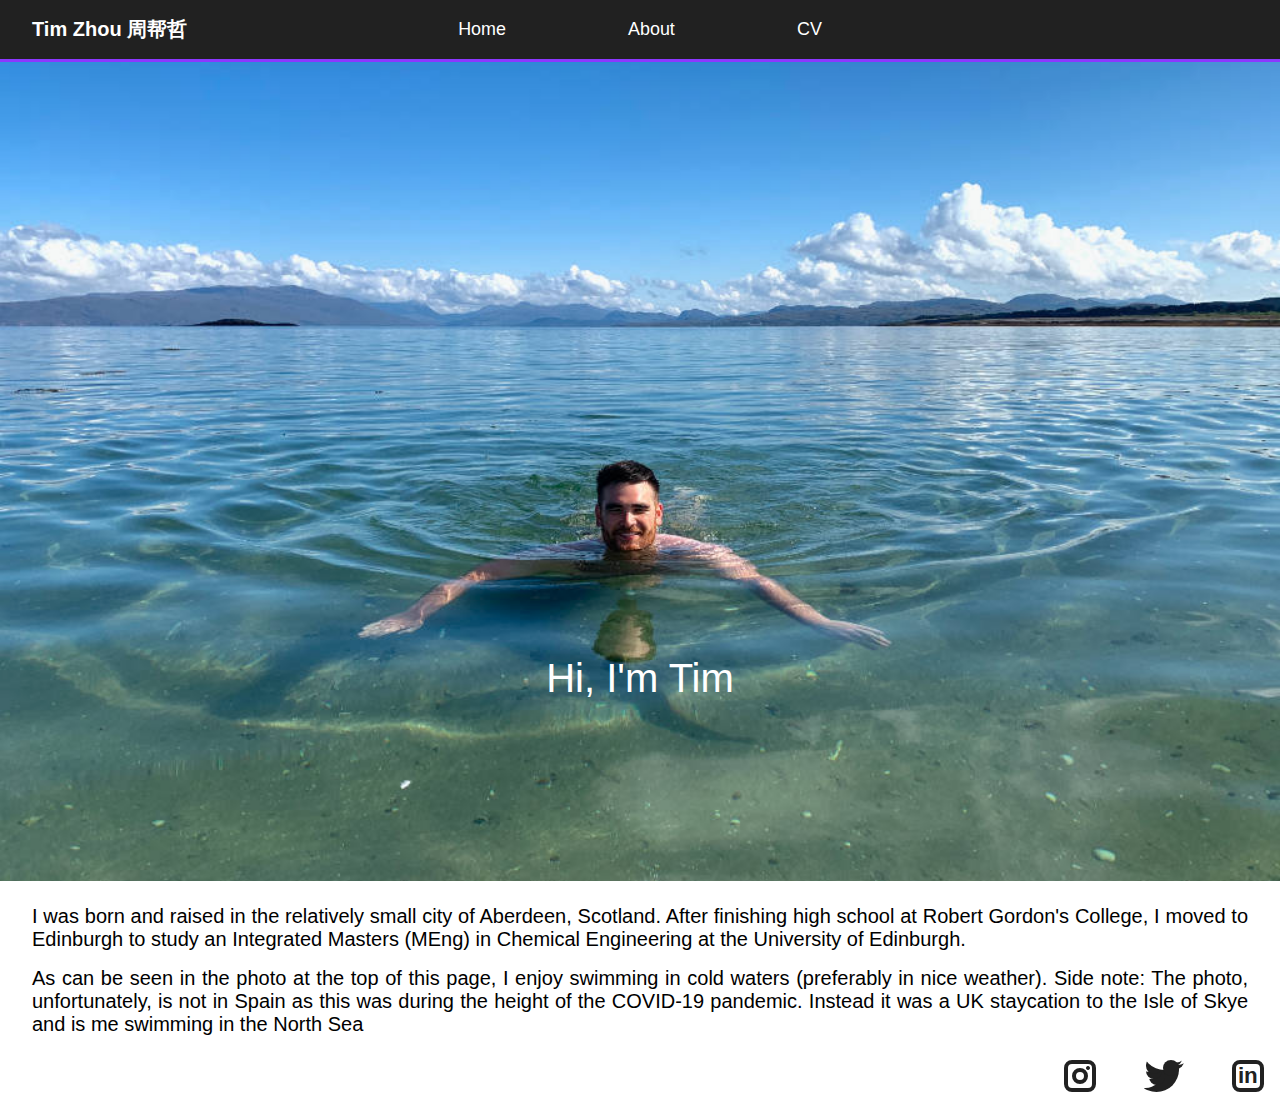
==== index.html @ 744323eb "add a cv page to the website" ====
<!DOCTYPE html>
<html lang="en">
<head>
  <meta charset="UTF-8">
  <meta http-equiv="X-UA-Compatible" content="IE=edge">
  <meta name="viewport" content="width=device-width, initial-scale=1.0">
  <title>Home</title>
  <link rel="stylesheet" href="css/fonts.css">
  <link rel="stylesheet" href="css/BaseSettings.css">
  <link rel="stylesheet" href="css/NavbarHeader.css">
  <link rel="stylesheet" href="css/SocialMediaLinks.css">
  <link rel="stylesheet" href="css/home/HomeMainContent.css">
</head>

<body>
<header>
  <div class="header-container">
    
    <!-- Hamburger nav that works with pure css -->
    <input type="checkbox" id="hamburger-toggle">
    <div class="flex-hamburger">
      <label for="hamburger-toggle" class="hamburger">
        <span></span>
        <span></span>
      </label>
    </div>

    <!-- Drop down menu when nav is clicked on small width screen -->
    <nav class="flex-hamburger-menu">
      <a href="index.html">Home</a>
      <a href="about.html">About</a>
      <a href="cv.html">CV</a>
    </nav>

    <!-- (Placeholder for logo) & Name (personal website) -->
    <h1 class="flex-logo">
      <img style="display: none" src="##" alt="Tim Zhou's Logo">
      Tim Zhou 周帮哲
    </h1>

    <!-- Menu for larger width screen -->
    <nav class="menu flex-menu">
      <a href="index.html">Home</a>
      <a href="about.html">About</a>
      <a href="cv.html">CV</a>
    </nav>

    <div class="flex-nav-placeholder"></div>

  </div>
</header>

<main>



  <figure id="homepage-main-image-container">
    <img src="images/isle-of-skye-swimming.jpg" alt="Swimming in Isle of Skye" id="isle-of-skye-swimming">
    <h1 id="title-text">Hi, I'm Tim</h1>
  </figure>

  <p>I was born and raised in the relatively small city of Aberdeen, Scotland. After finishing high school at Robert Gordon's College, I moved to Edinburgh to study an Integrated Masters (MEng) in Chemical Engineering at the University of Edinburgh.</p>

  <p>As can be seen in the photo at the top of this page, I enjoy swimming in cold waters (preferably in nice weather). Side note: The photo, unfortunately, is not in Spain as this was during the height of the COVID-19 pandemic. Instead it was a UK staycation to the Isle of Skye and is me swimming in the North Sea</p>

  <!-- Social Media Links Master Container -->
  <div id="social-media-flex-container">

    <!-- Placeholder item for wider screen widths to have social media links to the right of the screen rather than central-->
    <div id="social-media-placeholder"></div>

    <!-- Container for the social media links -->
    <div id="social-media">

      <!-- instagram link -->
      <a href="https://www.instagram.com/timfzhou/" target="_blank" class="instagram"></a>

      <!-- twitter link -->
      <a href="https://twitter.com/timothyzhou" target="_blank" class="twitter">
        <div class="twitter-bird">
          <div class="twitter-body"></div>
          <div class="twitter-tail-cut"></div>
          <div class="twitter-feather-bottom"></div>
          <div class="twitter-feather-bottom-cut"></div>
          <div class="twitter-feather-middle"></div>
          <div class="twitter-feather-middle-cut"></div>
          <div class="twitter-feather-top"></div>
          <div class="twitter-body-top-cut"></div>
          <div class="twitter-mouth-bottom"></div>
          <div class="twitter-mouth-bottom-cut"></div>
          <div class="twitter-mouth-top"></div>
          <div class="twitter-mouth-top-cut"></div>
          <div class="twitter-head"></div>
        </div>
      </a>

      <!-- LinkedIn link -->
      <a href="https://www.linkedin.com/in/timmyzhou/" target="_blank" class="linkedin"></a>
    </div>
  </div>

</main>

<footer>


</footer>

<script src="main.js"></script>
</body>
</html>
---- css/fonts.css ----
/* Open Sans Font Family */
@font-face {
  font-family: "Open Sans";
  src: url("fonts/OpenSans/OpenSans-Italic.eot");
  src: url("fonts/OpenSans/OpenSans-Italic.eot?#iefix")
      format("embedded-opentype"),
    url("fonts/OpenSans/OpenSans-Italic.woff2") format("woff2"),
    url("fonts/OpenSans/OpenSans-Italic.woff") format("woff"),
    url("fonts/OpenSans/OpenSans-Italic.ttf") format("truetype"),
    url("fonts/OpenSans/OpenSans-Italic.svg#OpenSans-Italic") format("svg");
  font-weight: normal;
  font-style: italic;
  font-display: swap;
}

@font-face {
  font-family: "Open Sans";
  src: url("fonts/OpenSans/OpenSans-ExtraBold.eot");
  src: url("fonts/OpenSans/OpenSans-ExtraBold.eot?#iefix")
      format("embedded-opentype"),
    url("fonts/OpenSans/OpenSans-ExtraBold.woff2") format("woff2"),
    url("fonts/OpenSans/OpenSans-ExtraBold.woff") format("woff"),
    url("fonts/OpenSans/OpenSans-ExtraBold.ttf") format("truetype"),
    url("fonts/OpenSans/OpenSans-ExtraBold.svg#OpenSans-ExtraBold")
      format("svg");
  font-weight: bold;
  font-style: normal;
  font-display: swap;
}

@font-face {
  font-family: "Open Sans";
  src: url("fonts/OpenSans/OpenSans-SemiBoldItalic.eot");
  src: url("fonts/OpenSans/OpenSans-SemiBoldItalic.eot?#iefix")
      format("embedded-opentype"),
    url("fonts/OpenSans/OpenSans-SemiBoldItalic.woff2") format("woff2"),
    url("fonts/OpenSans/OpenSans-SemiBoldItalic.woff") format("woff"),
    url("fonts/OpenSans/OpenSans-SemiBoldItalic.ttf") format("truetype"),
    url("fonts/OpenSans/OpenSans-SemiBoldItalic.svg#OpenSans-SemiBoldItalic")
      format("svg");
  font-weight: 600;
  font-style: italic;
  font-display: swap;
}

@font-face {
  font-family: "Open Sans";
  src: url("fonts/OpenSans/OpenSans-Bold.eot");
  src: url("fonts/OpenSans/OpenSans-Bold.eot?#iefix")
      format("embedded-opentype"),
    url("fonts/OpenSans/OpenSans-Bold.woff2") format("woff2"),
    url("fonts/OpenSans/OpenSans-Bold.woff") format("woff"),
    url("fonts/OpenSans/OpenSans-Bold.ttf") format("truetype"),
    url("fonts/OpenSans/OpenSans-Bold.svg#OpenSans-Bold") format("svg");
  font-weight: bold;
  font-style: normal;
  font-display: swap;
}

@font-face {
  font-family: "Open Sans";
  src: url("fonts/OpenSans/OpenSans-SemiBold.eot");
  src: url("fonts/OpenSans/OpenSans-SemiBold.eot?#iefix")
      format("embedded-opentype"),
    url("fonts/OpenSans/OpenSans-SemiBold.woff2") format("woff2"),
    url("fonts/OpenSans/OpenSans-SemiBold.woff") format("woff"),
    url("fonts/OpenSans/OpenSans-SemiBold.ttf") format("truetype"),
    url("fonts/OpenSans/OpenSans-SemiBold.svg#OpenSans-SemiBold") format("svg");
  font-weight: 600;
  font-style: normal;
  font-display: swap;
}

@font-face {
  font-family: "Open Sans";
  src: url("fonts/OpenSans/OpenSans-MediumItalic.eot");
  src: url("fonts/OpenSans/OpenSans-MediumItalic.eot?#iefix")
      format("embedded-opentype"),
    url("fonts/OpenSans/OpenSans-MediumItalic.woff2") format("woff2"),
    url("fonts/OpenSans/OpenSans-MediumItalic.woff") format("woff"),
    url("fonts/OpenSans/OpenSans-MediumItalic.ttf") format("truetype"),
    url("fonts/OpenSans/OpenSans-MediumItalic.svg#OpenSans-MediumItalic")
      format("svg");
  font-weight: 500;
  font-style: italic;
  font-display: swap;
}

@font-face {
  font-family: "Open Sans";
  src: url("fonts/OpenSans/OpenSans-BoldItalic.eot");
  src: url("fonts/OpenSans/OpenSans-BoldItalic.eot?#iefix")
      format("embedded-opentype"),
    url("fonts/OpenSans/OpenSans-BoldItalic.woff2") format("woff2"),
    url("fonts/OpenSans/OpenSans-BoldItalic.woff") format("woff"),
    url("fonts/OpenSans/OpenSans-BoldItalic.ttf") format("truetype"),
    url("fonts/OpenSans/OpenSans-BoldItalic.svg#OpenSans-BoldItalic")
      format("svg");
  font-weight: bold;
  font-style: italic;
  font-display: swap;
}

@font-face {
  font-family: "Open Sans";
  src: url("fonts/OpenSans/OpenSans-LightItalic.eot");
  src: url("fonts/OpenSans/OpenSans-LightItalic.eot?#iefix")
      format("embedded-opentype"),
    url("fonts/OpenSans/OpenSans-LightItalic.woff2") format("woff2"),
    url("fonts/OpenSans/OpenSans-LightItalic.woff") format("woff"),
    url("fonts/OpenSans/OpenSans-LightItalic.ttf") format("truetype"),
    url("fonts/OpenSans/OpenSans-LightItalic.svg#OpenSans-LightItalic")
      format("svg");
  font-weight: 300;
  font-style: italic;
  font-display: swap;
}

@font-face {
  font-family: "Open Sans";
  src: url("fonts/OpenSans/OpenSans-ExtraBoldItalic.eot");
  src: url("fonts/OpenSans/OpenSans-ExtraBoldItalic.eot?#iefix")
      format("embedded-opentype"),
    url("fonts/OpenSans/OpenSans-ExtraBoldItalic.woff2") format("woff2"),
    url("fonts/OpenSans/OpenSans-ExtraBoldItalic.woff") format("woff"),
    url("fonts/OpenSans/OpenSans-ExtraBoldItalic.ttf") format("truetype"),
    url("fonts/OpenSans/OpenSans-ExtraBoldItalic.svg#OpenSans-ExtraBoldItalic")
      format("svg");
  font-weight: bold;
  font-style: italic;
  font-display: swap;
}

@font-face {
  font-family: "Open Sans";
  src: url("fonts/OpenSans/OpenSans-Medium.eot");
  src: url("fonts/OpenSans/OpenSans-Medium.eot?#iefix")
      format("embedded-opentype"),
    url("fonts/OpenSans/OpenSans-Medium.woff2") format("woff2"),
    url("fonts/OpenSans/OpenSans-Medium.woff") format("woff"),
    url("fonts/OpenSans/OpenSans-Medium.ttf") format("truetype"),
    url("fonts/OpenSans/OpenSans-Medium.svg#OpenSans-Medium") format("svg");
  font-weight: 500;
  font-style: normal;
  font-display: swap;
}

@font-face {
  font-family: "Open Sans";
  src: url("fonts/OpenSans/OpenSans-Regular.eot");
  src: url("fonts/OpenSans/OpenSans-Regular.eot?#iefix")
      format("embedded-opentype"),
    url("fonts/OpenSans/OpenSans-Regular.woff2") format("woff2"),
    url("fonts/OpenSans/OpenSans-Regular.woff") format("woff"),
    url("fonts/OpenSans/OpenSans-Regular.ttf") format("truetype"),
    url("fonts/OpenSans/OpenSans-Regular.svg#OpenSans-Regular") format("svg");
  font-weight: normal;
  font-style: normal;
  font-display: swap;
}

@font-face {
  font-family: "Open Sans";
  src: url("fonts/OpenSans/OpenSans-Light.eot");
  src: url("fonts/OpenSans/OpenSans-Light.eot?#iefix")
      format("embedded-opentype"),
    url("fonts/OpenSans/OpenSans-Light.woff2") format("woff2"),
    url("fonts/OpenSans/OpenSans-Light.woff") format("woff"),
    url("fonts/OpenSans/OpenSans-Light.ttf") format("truetype"),
    url("fonts/OpenSans/OpenSans-Light.svg#OpenSans-Light") format("svg");
  font-weight: 300;
  font-style: normal;
  font-display: swap;
}
---- css/BaseSettings.css ----
/* Variables */
:root {
  --primary: #8c38ff;
  --light: #fff;
  --dark: #212121;
  --background: #fff;
}

/* Setting defaults for website */
* {
  margin: 0;
  padding: 0;
  box-sizing: border-box;
  font-family: "Open Sans", Calibri, sans-serif;
}

p {
  padding-top: 8px;
  padding-bottom: 8px;
  padding-left: 32px;
  padding-right: 32px;
  font-weight: 300;
}
---- css/NavbarHeader.css ----
header {
  /* Keep at top of screen */
  position: -webkit-sticky;
  position: -moz-sticky;
  position: -o-sticky;
  position: -ms-sticky;
  position: sticky;
  top: 0;

  /* Always at the front of content */
  z-index: 99;

  /* Formatting */
  background-color: var(--dark);
  /* Top & bottom / Left & right */
  padding: 16px 32px;
  border-bottom: 3px solid var(--primary);
}

/* Flexbox in header */
.header-container {
  display: flex;
  flex-wrap: wrap;
  align-self: flex-start;
}

/* Sections of flexbox container in header. Settings for small width screens */
.flex-hamburger {
  flex: 1 1 15%;
  display: flex;
  justify-content: flex-start;
  align-self: center;
  order: 1;
}
.flex-logo {
  flex: 1 1 70%;
  color: var(--light);
  display: flex;
  justify-content: center;
  user-select: none;
  order: 2;
  font-size: 1.25rem;
}
.flex-menu {
  display: none;
  order: 3;
}
.flex-nav-placeholder {
  flex: 1 1 15%;
  order: 4;
}
.flex-hamburger-menu {
  order: 5;

  display: flex;
  flex-direction: column;
  flex-basis: 100%;
  align-content: stretch;
  align-items: center;
  justify-content: space-evenly;
  height: 0;
  opacity: 0;
  overflow: hidden;

  /* Make the transition smooth on Safari iOS by hardware-acceleration*/
  transform: translate3d(0, 0, 0);
  -webkit-transform: translate3d(0, 0, 0);

  -webkit-transition: 0.2s linear;
  transition: 0.2s linear;
}

/* Navigation on small width screens */
#hamburger-toggle {
  display: none;
}
.hamburger {
  /* Can't highlight this button */
  user-select: none;

  appearance: none;
  border: none;
  outline: none;
  background: none;
  cursor: pointer;
}

.hamburger span {
  display: block;
  width: 1.875rem;
  height: 0.1875rem;
  margin-top: 0.3125rem;
  margin-bottom: 0.3125rem;
  position: relative;

  background-color: var(--light);
  border-radius: 6px;
  z-index: 1;

  /* Starts from top left of origin */
  transform-origin: 0 0;

  transition: 0.4s;
}

/* Animation for when hamburger button clicked */
#hamburger-toggle:checked + div > label > span:nth-child(1) {
  transform: translate(2px, -6px) rotate(45deg);
}
#hamburger-toggle:checked + div > label > span:nth-child(2) {
  transform: translate(0px, 7px) rotate(-45deg);
}

#hamburger-toggle:checked ~ .flex-hamburger-menu {
  order: 5;
  height: 8rem;
  opacity: 1;
}

/* Menu button appearance */
.flex-hamburger-menu a,
.menu a {
  color: var(--light);
  text-decoration: none;
  font-size: 1.12rem;
}

/* Settings when width is larger than 768 pixels */
@media (min-width: 768px) {
  .hamburger {
    display: none;
  }
  .flex-hamburger {
    display: none;
  }
  .flex-hamburger-menu {
    display: none;
  }
  #hamburger-toggle:checked ~ .flex-hamburger-menu {
    display: none;
  }
  .flex-menu {
    flex: 1 1 50%;
    display: flex;
    justify-content: space-evenly;
    align-self: center;
  }
  .flex-logo {
    flex: 1 1 25%;
    justify-content: flex-start;
  }
  .flex-nav-placeholder {
    flex: 1 1 25%;
  }
}

/* Only allow hover animation on mouse-like primary input device */
@media (hover: hover) {
  .hamburger:hover span:nth-child(2) {
    transform: translateX(5px);
  }
}
---- css/SocialMediaLinks.css ----
/* Social media links */
#social-media-flex-container {
  padding: 16px;

  display: flex;
}
#social-media-placeholder {
  display: none;
}
#social-media {
  display: flex;
  justify-content: space-evenly;
  justify-items: flex-end;
  flex-basis: 100%;
}
/* instagram logo */
/* Main border for instagram logo */
.instagram {
  width: 2rem;
  height: 2rem;
  border: 0.25rem solid var(--dark);
  border-radius: 0.5rem;
  display: grid;
  place-items: center;
  position: relative;

  transition: 0.4s;
}
/* Central circle in instagram logo */
.instagram::before {
  content: "";
  width: 0.5rem;
  height: 0.5rem;
  border: 0.25rem solid var(--dark);
  border-radius: 50%;
  position: absolute;
}
/* Top right "flash" in instagram logo */
.instagram::after {
  content: "";
  width: 0.1rem;
  height: 0.1rem;
  border: 0.08rem solid var(--dark);
  border-radius: 50%;
  background: var(--dark);
  position: absolute;
  top: 0.12rem;
  right: 0.12rem;
}

/* twitter logo; source: https://codepen.io/moneyandspoils/pen/DwKyEr by Armando Lopez*/
.twitter {
  width: 2.509090909rem;
  height: 2rem;
  overflow: hidden;

  transition: 0.4s;
}

.twitter-bird {
  width: 5.818181818rem;
  height: 5.818181818rem;
  top: -2.603636364rem;
  left: -2.363636364rem;
  position: relative;
}
.twitter-bird > div {
  width: 1.018181818rem;
  height: 1.018181818rem;
  background: var(--dark);
  border-radius: 100%;
  position: absolute;
}
.twitter-bird .twitter-tail-cut,
.twitter-bird .twitter-feather-bottom-cut,
.twitter-bird .twitter-feather-middle-cut,
.twitter-bird .twitter-body-top-cut,
.twitter-bird .twitter-mouth-bottom-cut,
.twitter-bird .twitter-mouth-top-cut {
  background: var(--background);
}
.twitter-bird .twitter-body {
  width: 2.836363636rem;
  height: 2.836363636rem;
  top: 1.745454545rem;
  left: 1.745454545rem;
}

.twitter-bird .twitter-tail-cut {
  width: 2.072727273rem;
  height: 2.072727273rem;
  left: 1.44rem;
  top: 2.290909091rem;
}
.twitter-bird .twitter-feather-bottom {
  left: 2.661818182rem;
  top: 3.127272727rem;
}
.twitter-bird .twitter-feather-bottom-cut {
  left: 2.254545455rem;
  top: 2.792727273rem;
}
.twitter-bird .twitter-feather-middle {
  left: 2.501818182rem;
  top: 2.778181818rem;
}
.twitter-bird .twitter-feather-middle-cut {
  left: 2.181818182rem;
  top: 2.327272727rem;
}
.twitter-bird .twitter-feather-top {
  top: 2.436363636rem;
  left: 2.509090909rem;
}
.twitter-bird .twitter-body-top-cut {
  width: 2.836363636rem;
  height: 2.836363636rem;
  top: 0.378181818rem;
  left: 2.254545455rem;
}
.twitter-bird .twitter-mouth-bottom {
  width: 0.945454545rem;
  height: 0.945454545rem;
  top: 2.196363636rem;
  left: 3.898181818rem;
}
.twitter-bird .twitter-mouth-bottom-cut {
  width: 1.709090909rem;
  height: 1.709090909rem;
  top: 1.207272727rem;
  left: 3.6rem;
}
.twitter-bird .twitter-mouth-top {
  width: 0.945454545rem;
  height: 0.945454545rem;
  top: 2.029090909rem;
  left: 3.832727273rem;
}
.twitter-bird .twitter-mouth-top-cut {
  width: 1.709090909rem;
  height: 1.709090909rem;
  top: 1.069090909rem;
  left: 3.432727273rem;
}
.twitter-bird .twitter-head {
  width: 0.981818182rem;
  height: 0.981818182rem;
  top: 2.603636364rem;
  left: 3.585454545rem;
}

/* Linkedin Logo */
@import url("https://use.typekit.net/ksb1yui.css");
.linkedin {
  width: 2rem;
  height: 2rem;
  position: relative;
  border: 0.25rem solid var(--dark);
  border-radius: 0.5rem;
  text-decoration: none;
  display: flex;
  align-content: center;
  align-items: center;

  transition: 0.4s;
}
.linkedin::before {
  content: "in";
  font-size: 1.4rem;
  font-family: myriad-pro, sans-serif;
  font-weight: bold;
  color: var(--dark);
  text-decoration: none;
  position: absolute;
  left: 0.12rem;
}

@media (min-width: 768px) {
  #social-media {
    flex-basis: 30%;
    display: flex;
    justify-content: flex-end;
    column-gap: 3rem;
  }
  #social-media-placeholder {
    flex-basis: 70%;
    display: block;
  }
  .twitter,
  .instagram,
  .linkedin {
    justify-self: flex-end;
  }
}

@media (hover: hover) {
  /* Increase size of link when hovered over */
  .instagram:hover {
    transform: scale(1.35);
  }
  .twitter:hover {
    transform: scale(1.35);
  }
  .linkedin:hover {
    transform: scale(1.35);
  }
}
---- css/home/HomeMainContent.css ----
#homepage-main-image-container {
  display: flex;
  flex-direction: column;
  width: 100%;
  align-items: center;
  padding-bottom: 16px;
}

#isle-of-skye-swimming {
  object-fit: cover;
  width: 100%;
  height: 91vh;
  object-position: 48% 65%;
}

#title-text {
  position: relative;
  height: 0;
  top: -25vh;
  user-select: none;
  color: var(--light);
  font-size: 2.5rem;
  font-weight: 500;
  overflow: visible;
}

p {
  font-size: 1.25rem;
  text-align: justify;
}
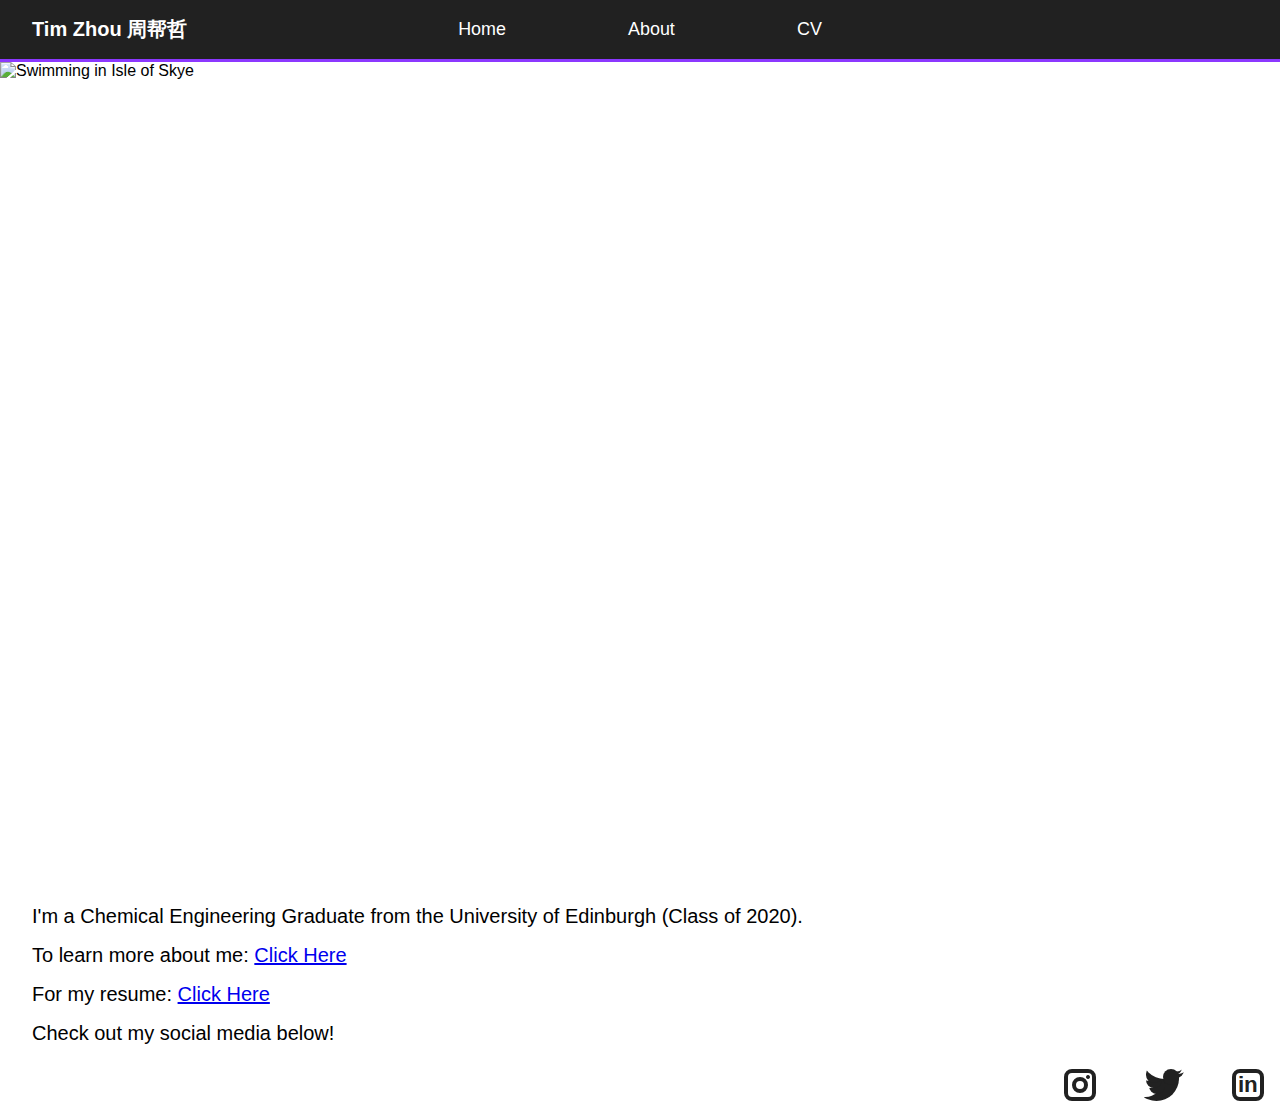
==== commit 8df4dd55: "alter base settings and add some CV info." ====
--- a/index.html
+++ b/index.html
@@ -27,7 +27,7 @@
 
     <!-- Drop down menu when nav is clicked on small width screen -->
     <nav class="flex-hamburger-menu">
-      <a href="index.html">Home</a>
+      <a href="/">Home</a>
       <a href="about.html">About</a>
       <a href="cv.html">CV</a>
     </nav>
@@ -40,7 +40,7 @@
 
     <!-- Menu for larger width screen -->
     <nav class="menu flex-menu">
-      <a href="index.html">Home</a>
+      <a href="/">Home</a>
       <a href="about.html">About</a>
       <a href="cv.html">CV</a>
     </nav>
@@ -59,9 +59,14 @@
     <h1 id="title-text">Hi, I'm Tim</h1>
   </figure>
 
-  <p>I was born and raised in the relatively small city of Aberdeen, Scotland. After finishing high school at Robert Gordon's College, I moved to Edinburgh to study an Integrated Masters (MEng) in Chemical Engineering at the University of Edinburgh.</p>
+  <p>I'm a Chemical Engineering Graduate from the University of Edinburgh (Class of 2020). 
+  </p>
 
-  <p>As can be seen in the photo at the top of this page, I enjoy swimming in cold waters (preferably in nice weather). Side note: The photo, unfortunately, is not in Spain as this was during the height of the COVID-19 pandemic. Instead it was a UK staycation to the Isle of Skye and is me swimming in the North Sea</p>
+  <p>To learn more about me: <a href="about.html">Click Here</a></p>
+
+  <p>For my resume: <a href="cv.html">Click Here</a></p>
+
+  <p>Check out my social media below!</p>
 
   <!-- Social Media Links Master Container -->
   <div id="social-media-flex-container">
--- a/css/BaseSettings.css
+++ b/css/BaseSettings.css
@@ -19,5 +19,8 @@
   padding-bottom: 8px;
   padding-left: 32px;
   padding-right: 32px;
+}
+
+main {
   font-weight: 300;
 }
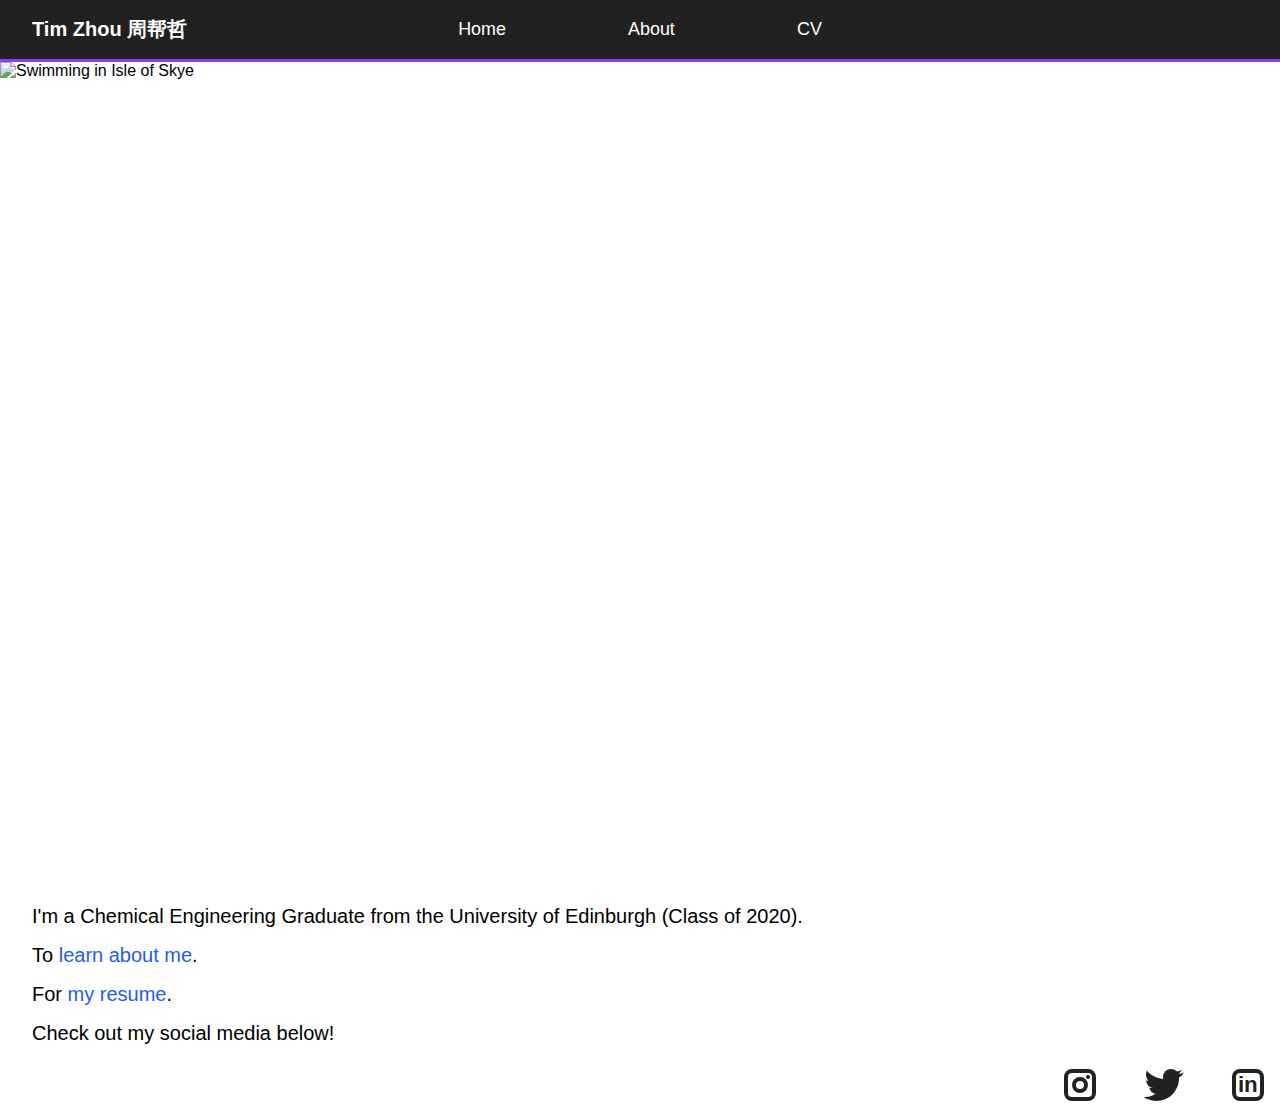
==== commit b154325d: "add cv content and css" ====
--- a/index.html
+++ b/index.html
@@ -62,9 +62,9 @@
   <p>I'm a Chemical Engineering Graduate from the University of Edinburgh (Class of 2020). 
   </p>
 
-  <p>To learn more about me: <a href="about.html">Click Here</a></p>
+  <p>To <a href="about.html">learn about me</a>.</p>
 
-  <p>For my resume: <a href="cv.html">Click Here</a></p>
+  <p>For <a href="cv.html">my resume</a>.</p>
 
   <p>Check out my social media below!</p>
 
--- a/css/BaseSettings.css
+++ b/css/BaseSettings.css
@@ -14,13 +14,15 @@
   font-family: "Open Sans", Calibri, sans-serif;
 }
 
-p {
-  padding-top: 8px;
-  padding-bottom: 8px;
-  padding-left: 32px;
-  padding-right: 32px;
-}
-
 main {
   font-weight: 300;
 }
+
+a {
+  text-decoration: none;
+  color: #1f5cf4;
+}
+
+a:hover {
+  color: #7a9df2;
+}
--- a/css/NavbarHeader.css
+++ b/css/NavbarHeader.css
@@ -66,8 +66,8 @@
   transform: translate3d(0, 0, 0);
   -webkit-transform: translate3d(0, 0, 0);
 
-  -webkit-transition: 0.2s linear;
-  transition: 0.2s linear;
+  -webkit-transition: 0.38s;
+  transition: 0.38s;
 }
 
 /* Navigation on small width screens */
--- a/css/home/HomeMainContent.css
+++ b/css/home/HomeMainContent.css
@@ -27,4 +27,8 @@
 p {
   font-size: 1.25rem;
   text-align: justify;
+  padding-top: 8px;
+  padding-bottom: 8px;
+  padding-left: 32px;
+  padding-right: 32px;
 }
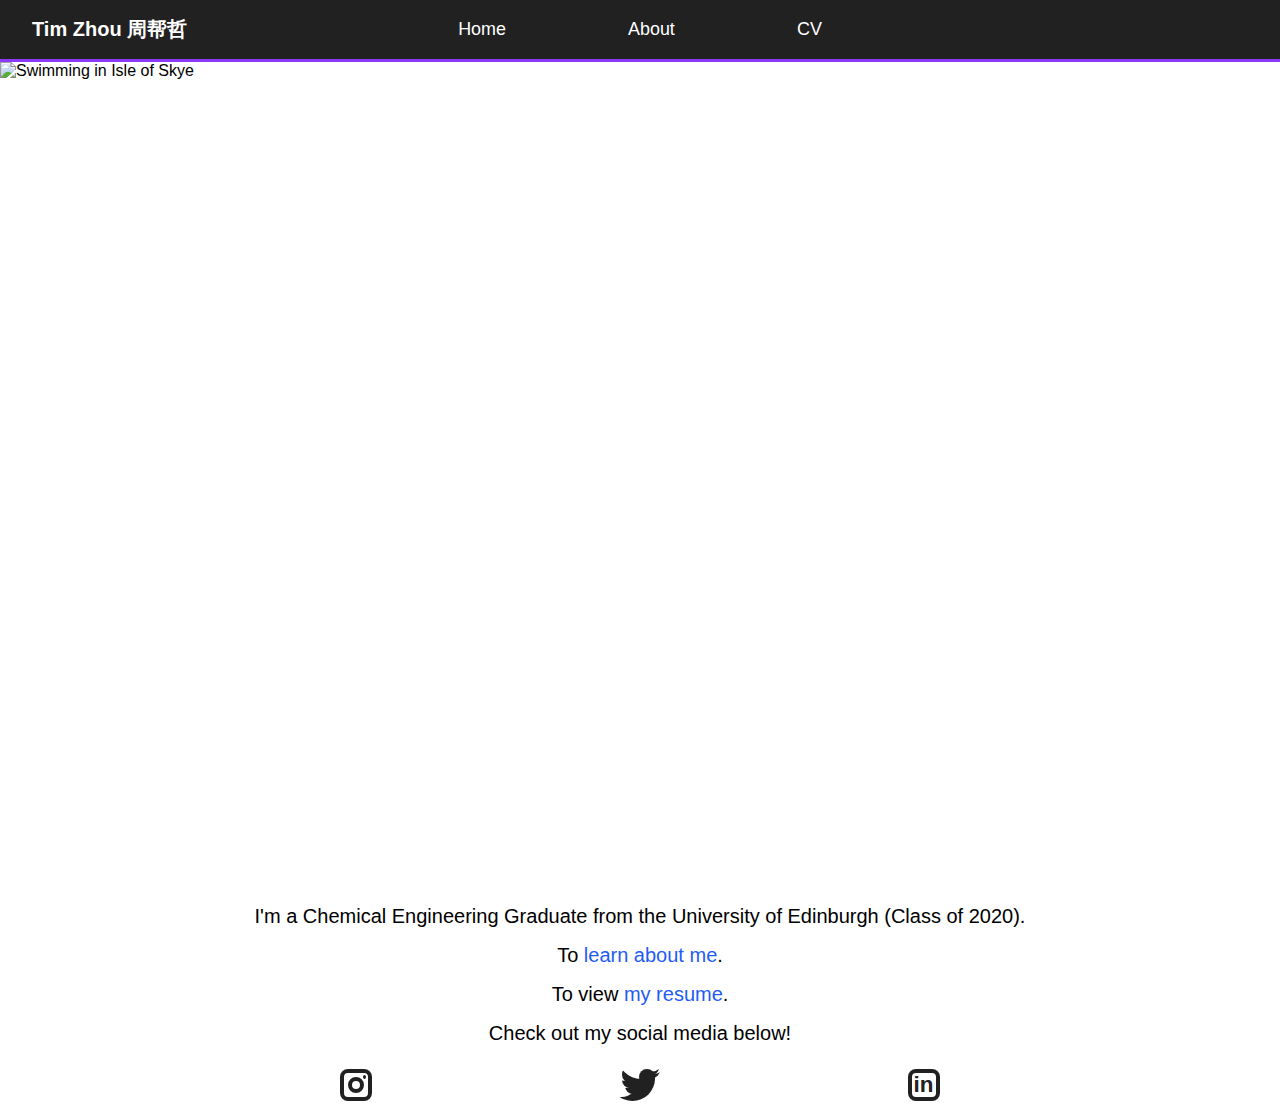
==== commit 084f870c: "improve formatting of cv page, alter media css queries to be based on rem rather than pixels for ada" ====
--- a/index.html
+++ b/index.html
@@ -64,14 +64,14 @@
 
   <p>To <a href="about.html">learn about me</a>.</p>
 
-  <p>For <a href="cv.html">my resume</a>.</p>
+  <p>To view <a href="cv.html">my resume</a>.</p>
 
   <p>Check out my social media below!</p>
 
   <!-- Social Media Links Master Container -->
   <div id="social-media-flex-container">
 
-    <!-- Placeholder item for wider screen widths to have social media links to the right of the screen rather than central-->
+    <!-- Placeholder item for wider screen widths -->
     <div id="social-media-placeholder"></div>
 
     <!-- Container for the social media links -->
@@ -102,6 +102,10 @@
       <!-- LinkedIn link -->
       <a href="https://www.linkedin.com/in/timmyzhou/" target="_blank" class="linkedin"></a>
     </div>
+
+    <!-- Placeholder item for wider screen widths -->
+    <div id="social-media-placeholder"></div>
+
   </div>
 
 </main>
--- a/css/NavbarHeader.css
+++ b/css/NavbarHeader.css
@@ -125,8 +125,8 @@
   font-size: 1.12rem;
 }
 
-/* Settings when width is larger than 768 pixels */
-@media (min-width: 768px) {
+/* Settings when width is larger than 768 pixels (when standard rem - 16px used)*/
+@media (min-width: 48rem) {
   .hamburger {
     display: none;
   }
--- a/css/SocialMediaLinks.css
+++ b/css/SocialMediaLinks.css
@@ -175,22 +175,23 @@
   left: 0.12rem;
 }
 
-@media (min-width: 768px) {
+/* Settings when width is larger than 768 pixels (when standard rem - 16px used)*/
+@media (min-width: 48rem) {
   #social-media {
-    flex-basis: 30%;
+    flex-basis: 80vw;
     display: flex;
-    justify-content: flex-end;
+    justify-content: space-evenly;
     column-gap: 3rem;
   }
   #social-media-placeholder {
-    flex-basis: 70%;
+    flex-basis: 10vw;
     display: block;
   }
-  .twitter,
+  /* .twitter,
   .instagram,
   .linkedin {
     justify-self: flex-end;
-  }
+  } */
 }
 
 @media (hover: hover) {
--- a/css/home/HomeMainContent.css
+++ b/css/home/HomeMainContent.css
@@ -26,7 +26,7 @@
 
 p {
   font-size: 1.25rem;
-  text-align: justify;
+  text-align: center;
   padding-top: 8px;
   padding-bottom: 8px;
   padding-left: 32px;
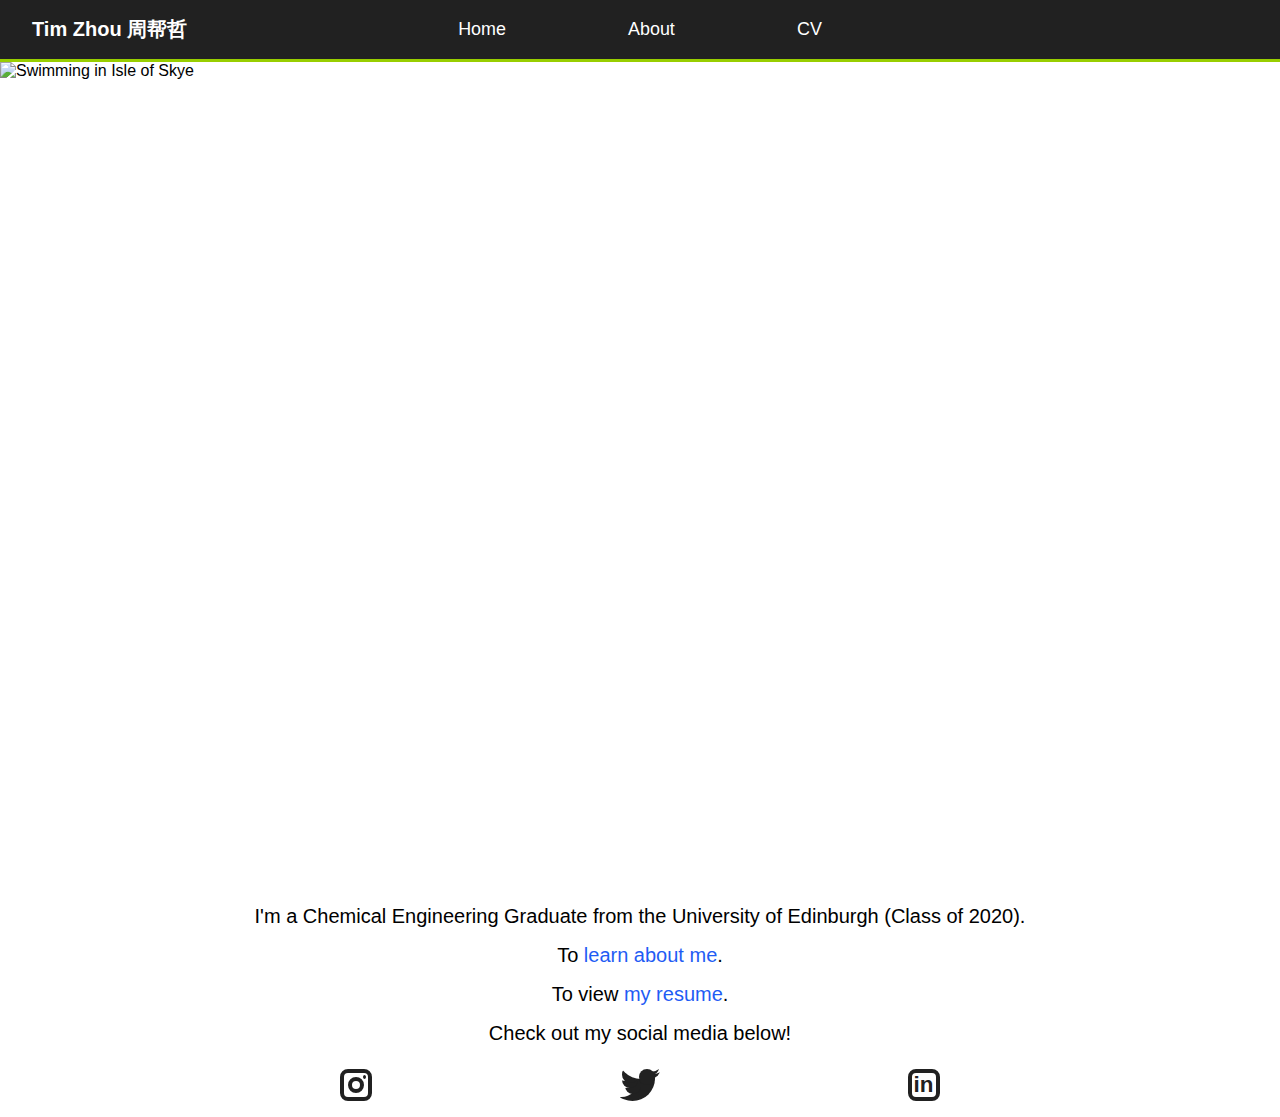
==== commit c05ffc10: "updates" ====
--- a/index.html
+++ b/index.html
@@ -28,8 +28,8 @@
     <!-- Drop down menu when nav is clicked on small width screen -->
     <nav class="flex-hamburger-menu">
       <a href="/">Home</a>
-      <a href="about.html">About</a>
-      <a href="cv.html">CV</a>
+      <a href="about">About</a>
+      <a href="cv">CV</a>
     </nav>
 
     <!-- (Placeholder for logo) & Name (personal website) -->
@@ -41,8 +41,8 @@
     <!-- Menu for larger width screen -->
     <nav class="menu flex-menu">
       <a href="/">Home</a>
-      <a href="about.html">About</a>
-      <a href="cv.html">CV</a>
+      <a href="about">About</a>
+      <a href="cv">CV</a>
     </nav>
 
     <div class="flex-nav-placeholder"></div>
@@ -62,9 +62,9 @@
   <p>I'm a Chemical Engineering Graduate from the University of Edinburgh (Class of 2020). 
   </p>
 
-  <p>To <a href="about.html">learn about me</a>.</p>
+  <p>To <a href="about">learn about me</a>.</p>
 
-  <p>To view <a href="cv.html">my resume</a>.</p>
+  <p>To view <a href="cv">my resume</a>.</p>
 
   <p>Check out my social media below!</p>
 
@@ -78,10 +78,10 @@
     <div id="social-media">
 
       <!-- instagram link -->
-      <a href="https://www.instagram.com/timfzhou/" target="_blank" class="instagram"></a>
+      <a href="https://www.instagram.com/timzho/" class="instagram"></a>
 
       <!-- twitter link -->
-      <a href="https://twitter.com/timothyzhou" target="_blank" class="twitter">
+      <a href="https://twitter.com/timothyzhou" class="twitter">
         <div class="twitter-bird">
           <div class="twitter-body"></div>
           <div class="twitter-tail-cut"></div>
@@ -100,7 +100,7 @@
       </a>
 
       <!-- LinkedIn link -->
-      <a href="https://www.linkedin.com/in/timmyzhou/" target="_blank" class="linkedin"></a>
+      <a href="https://www.linkedin.com/in/timmyzhou/" class="linkedin"></a>
     </div>
 
     <!-- Placeholder item for wider screen widths -->
--- a/css/BaseSettings.css
+++ b/css/BaseSettings.css
@@ -1,6 +1,6 @@
 /* Variables */
 :root {
-  --primary: #8c38ff;
+  --primary: #98ce00;
   --light: #fff;
   --dark: #212121;
   --background: #fff;
